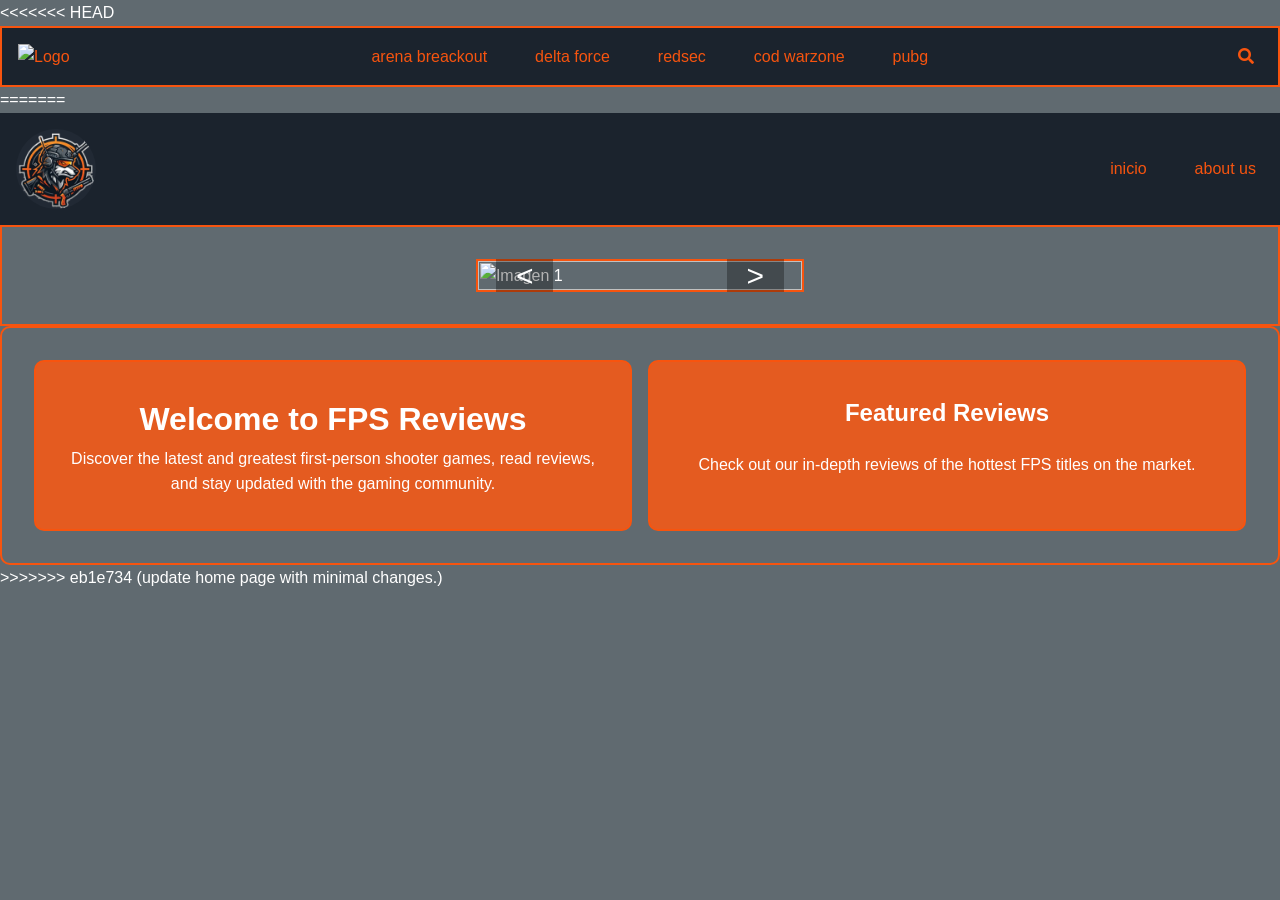
==== page/index.html @ ca1fb444 "Add files via upload v2" ====
<<<<<<< HEAD
<!DOCTYPE html>
<html lang="en">
<head>
    <meta charset="UTF-8">
    <meta name="viewport" content="width=device-width, initial-scale=1.0">
    <title>Document</title>
    <!-- FONT AWESOME-->
    <link rel="stylesheet" href="https://cdnjs.cloudflare.com/ajax/libs/font-awesome/5.15.3/css/all.min.css">
    <!-- CUSTOM CSS-->
    <link rel="stylesheet" href="styles.css">
</head>
<body>
    <div class="container">
        <nav class="nav-main">
            <img src="images/logo.png" alt="Logo" class="nav-brand">
            <ul class = "nav-menu">
                <li>
                    <a href="#">arena breackout</a>
                </li>
                <li>
                    <a href="#">delta force</a>
                </li>
                <li>
                    <a href="#">redsec</a>
                </li>
                <li>
                    <a href="#">cod warzone</a>
                </li>
                <li>
                    <a href="#">pubg</a>
                </li>
            </ul>
            <ul class="nav-menu-right">
                <li>
                    <a href="#">
                        <i class="fas fa-search"></i>
                    </a>
                </li>
        </nav>
    </div>
</body>
</html>
=======
<!DOCTYPE html>
<html lang="en">

<head>
    <meta charset="UTF-8">
    <meta name="viewport" content="width=device-width, initial-scale=1.0">
    <title>Document</title>
    <!-- FONT AWESOME-->
    <link rel="stylesheet" href="https://cdnjs.cloudflare.com/ajax/libs/font-awesome/5.15.3/css/all.min.css">
    <!-- CUSTOM CSS-->
    <link rel="stylesheet" href="styles.css">
</head>

<body>
    <header class="container">
        <nav class="nav-main">
            <img src="images\logo-non-letters.jpg" alt="Logo" class="logo">
            <ul class="nav-menu">
                <li>
                    <a href="#">inicio</a>
                </li>
                <li>
                    <a href="#">about us</a>
                </li>
            </ul>
        </nav>
    </header>
    <div class="container-slider">
        <section id="gallery">
            <div class="gallery-container">
                <figure class="gallery-item">
                    <img src="https://wallpapers.com/images/hd/fps-games-1920-x-1080-wallpaper-a3h285mpzfcin806.jpg"
                        alt="Imagen 1">
                    <!--             <figcaption>Descripción de la imagen 1</figcaption> -->
                </figure>
                <figure class="gallery-item">
                    <img src="https://wallpapers.com/images/hd/fps-3840-x-2160-wallpaper-e3ybws0xpc26e9em.jpg"
                        alt="Imagen 2">
                    <!--             <figcaption>Descripción de la imagen 2</figcaption> -->
                </figure>
                <figure class="gallery-item">
                    <img src="https://imagenes.hobbyconsolas.com/files/image_1920_1080/uploads/imagenes/2023/04/25/690d54f23b597.jpeg"
                        alt="Imagen 3">
                    <!--             <figcaption>Descripción de la imagen 3</figcaption> -->
                </figure>
            </div>
            <nav class="gallery-navigation">
                <button class="nav-button prev-button"><span>&#60;</span></button>
                <button class="nav-button next-button"><span>&#62;</span></button>
            </nav>
        </section>
    </div>

    <div class="container-content">
        <div class="content">
            <h1>Welcome to FPS Reviews</h1>
            <p>Discover the latest and greatest first-person shooter games, read reviews, and stay updated with the
                gaming community.</p>
        </div>
        <div class="content">
            <h2>Featured Reviews</h2>
            <p>Check out our in-depth reviews of the hottest FPS titles on the market.</p>
        </div>
    </div>
</body>

</html>


<script>
    let currentIndex = 0;

    document.querySelector('.prev-button').addEventListener('click', () => {
        navigate(-1);
    });

    document.querySelector('.next-button').addEventListener('click', () => {
        navigate(1);
    });

    function navigate(direction) {
        const galleryContainer = document.querySelector('.gallery-container');
        const totalImages = document.querySelectorAll('.gallery-item').length;

        currentIndex = (currentIndex + direction + totalImages) % totalImages;
        const offset = -currentIndex * 100;

        galleryContainer.style.transform = `translateX(${offset}%)`;
    }
</script>
>>>>>>> eb1e734 (update home page with minimal changes.)
---- page/styles.css ----
* {
    box-sizing: border-box;
    margin: 0;
    padding: 0;
}

body {
    font-family: Arial, sans-serif;
    line-height: 1.6;
    background: #000000;
    color: #ffffff;
}

a {
    color: #ffffff;
    text-decoration: none;
}

:root {
    --e45b20: #e45b20;
    --f48b2c: #f48b2c;
    --1b232d: #1b232d;
    --f7540f: #f7540f;
    --994a2b: #994a2b;
    --eaad5a: #eaad5a;
    --606a70: #606a70;
    --de8a4f: #de8a4f;
    --331308: #331308;
}

* {
    box-sizing: border-box;
    margin: 0;
    padding: 0;
}

body {
    font-family: Arial, sans-serif;
    line-height: 1.6;
    background: #606a70;
    color: #ffffff;
}

.container {
    max-width: auto;
    margin: 0 auto;
}

.container-content {
    display: grid;
    grid-template-columns: 1fr 1fr;
    grid-template-rows: 1fr;
    gap: 1rem;
    border-radius: 10px;
    margin: 0 auto;
    padding: 2rem;
}

.container-slider {
    display: flex;
    place-items: center;
    place-content: center;
    gap: 1rem;
    margin: 0 auto;
    padding: 2rem;
}

a {
    color: #f7540f;
    text-decoration: none;
    padding: 0.5rem;
}

.logo {
    border-radius: 50%;
    font-size: 0.5rem;
    color: #f7540f;
    width: 80px;
}

.nav-main {
    color: #f7540f;
    display: flex;
    justify-content: space-between;
    align-items: center;
    padding: 1rem;
    background-color: #1b232d;
}

.nav-menu {
    list-style: none;
    display: flex;
    gap: 2rem;
}

.nav-menu-right {
    list-style: none;
}

.content {
    display: grid;
    text-align: center;
    padding: 2rem;
    border-radius: 10px;
    background-color: #e45b20;
}

div {
    border-color: #f7540f;
    border-width: 2px;
    border-style: solid;
}

/* Estilo básico para la galería */
figure {
    margin: 0;
}

#gallery {
    max-width: 800px;
    margin: auto;
    overflow: hidden;
    position: relative;
}

.gallery-container {
    display: flex;
    gap: 2rem;
    transition: transform 0.5s ease-in-out;
}

.gallery-item {
    min-width: 100%;
    box-sizing: border-box;
}

.gallery-item img {
    width: 100%;
    display: block;
}

/* Navegación de la galería */
.gallery-navigation {
    display: flex;
    justify-content: space-between;
    width: calc(100% - 40px);
    margin: 0 20px;
    position: absolute;
    top: 50%;
    transform: translateY(-50%)
}

.nav-button {
    background-color: rgba(0, 0, 0, .3);
    color: white;
    border: none;
    padding: 10px 20px;
    cursor: pointer;
    border-radius: 5px;
}

.nav-button>span {
    font-size: 30px;
}

.nav-button:hover {
    background-color: #005f5f;
}
---- page/styles.css ----
* {
    box-sizing: border-box;
    margin: 0;
    padding: 0;
}

body {
    font-family: Arial, sans-serif;
    line-height: 1.6;
    background: #000000;
    color: #ffffff;
}

a {
    color: #ffffff;
    text-decoration: none;
}

:root {
    --e45b20: #e45b20;
    --f48b2c: #f48b2c;
    --1b232d: #1b232d;
    --f7540f: #f7540f;
    --994a2b: #994a2b;
    --eaad5a: #eaad5a;
    --606a70: #606a70;
    --de8a4f: #de8a4f;
    --331308: #331308;
}

* {
    box-sizing: border-box;
    margin: 0;
    padding: 0;
}

body {
    font-family: Arial, sans-serif;
    line-height: 1.6;
    background: #606a70;
    color: #ffffff;
}

.container {
    max-width: auto;
    margin: 0 auto;
}

.container-content {
    display: grid;
    grid-template-columns: 1fr 1fr;
    grid-template-rows: 1fr;
    gap: 1rem;
    border-radius: 10px;
    margin: 0 auto;
    padding: 2rem;
}

.container-slider {
    display: flex;
    place-items: center;
    place-content: center;
    gap: 1rem;
    margin: 0 auto;
    padding: 2rem;
}

a {
    color: #f7540f;
    text-decoration: none;
    padding: 0.5rem;
}

.logo {
    border-radius: 50%;
    font-size: 0.5rem;
    color: #f7540f;
    width: 80px;
}

.nav-main {
    color: #f7540f;
    display: flex;
    justify-content: space-between;
    align-items: center;
    padding: 1rem;
    background-color: #1b232d;
}

.nav-menu {
    list-style: none;
    display: flex;
    gap: 2rem;
}

.nav-menu-right {
    list-style: none;
}

.content {
    display: grid;
    text-align: center;
    padding: 2rem;
    border-radius: 10px;
    background-color: #e45b20;
}

div {
    border-color: #f7540f;
    border-width: 2px;
    border-style: solid;
}

/* Estilo básico para la galería */
figure {
    margin: 0;
}

#gallery {
    max-width: 800px;
    margin: auto;
    overflow: hidden;
    position: relative;
}

.gallery-container {
    display: flex;
    gap: 2rem;
    transition: transform 0.5s ease-in-out;
}

.gallery-item {
    min-width: 100%;
    box-sizing: border-box;
}

.gallery-item img {
    width: 100%;
    display: block;
}

/* Navegación de la galería */
.gallery-navigation {
    display: flex;
    justify-content: space-between;
    width: calc(100% - 40px);
    margin: 0 20px;
    position: absolute;
    top: 50%;
    transform: translateY(-50%)
}

.nav-button {
    background-color: rgba(0, 0, 0, .3);
    color: white;
    border: none;
    padding: 10px 20px;
    cursor: pointer;
    border-radius: 5px;
}

.nav-button>span {
    font-size: 30px;
}

.nav-button:hover {
    background-color: #005f5f;
}
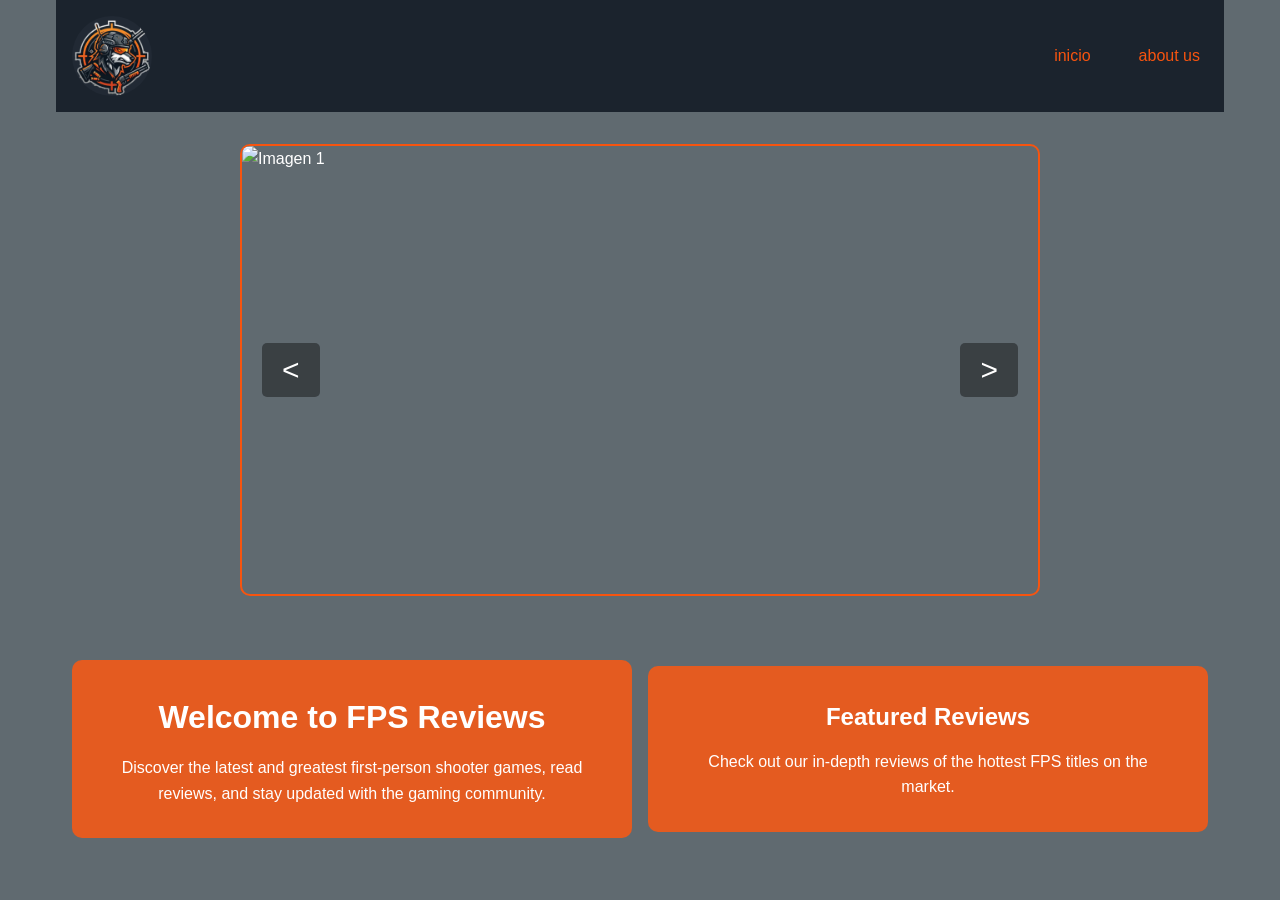
==== commit 0c8b5a65: "Fix image path and update CSS variables for consistency" ====
--- a/page/index.html
+++ b/page/index.html
@@ -1,47 +1,3 @@
-<<<<<<< HEAD
-<!DOCTYPE html>
-<html lang="en">
-<head>
-    <meta charset="UTF-8">
-    <meta name="viewport" content="width=device-width, initial-scale=1.0">
-    <title>Document</title>
-    <!-- FONT AWESOME-->
-    <link rel="stylesheet" href="https://cdnjs.cloudflare.com/ajax/libs/font-awesome/5.15.3/css/all.min.css">
-    <!-- CUSTOM CSS-->
-    <link rel="stylesheet" href="styles.css">
-</head>
-<body>
-    <div class="container">
-        <nav class="nav-main">
-            <img src="images/logo.png" alt="Logo" class="nav-brand">
-            <ul class = "nav-menu">
-                <li>
-                    <a href="#">arena breackout</a>
-                </li>
-                <li>
-                    <a href="#">delta force</a>
-                </li>
-                <li>
-                    <a href="#">redsec</a>
-                </li>
-                <li>
-                    <a href="#">cod warzone</a>
-                </li>
-                <li>
-                    <a href="#">pubg</a>
-                </li>
-            </ul>
-            <ul class="nav-menu-right">
-                <li>
-                    <a href="#">
-                        <i class="fas fa-search"></i>
-                    </a>
-                </li>
-        </nav>
-    </div>
-</body>
-</html>
-=======
 <!DOCTYPE html>
 <html lang="en">
 
@@ -58,7 +14,7 @@
 <body>
     <header class="container">
         <nav class="nav-main">
-            <img src="images\logo-non-letters.jpg" alt="Logo" class="logo">
+            <img src="images/logo-non-letters.jpg" alt="Logo" class="logo">
             <ul class="nav-menu">
                 <li>
                     <a href="#">inicio</a>
@@ -131,5 +87,4 @@
 
         galleryContainer.style.transform = `translateX(${offset}%)`;
     }
-</script>
->>>>>>> eb1e734 (update home page with minimal changes.)
+</script>
--- a/page/styles.css
+++ b/page/styles.css
@@ -1,22 +1,3 @@
-
-* {
-    box-sizing: border-box;
-    margin: 0;
-    padding: 0;
-}
-
-body {
-    font-family: Arial, sans-serif;
-    line-height: 1.6;
-    background: #000000;
-    color: #ffffff;
-}
-
-a {
-    color: #ffffff;
-    text-decoration: none;
-}
-
 :root {
     --e45b20: #e45b20;
     --f48b2c: #f48b2c;
@@ -38,13 +19,20 @@
 body {
     font-family: Arial, sans-serif;
     line-height: 1.6;
-    background: #606a70;
+    background: var(--606a70);
     color: #ffffff;
 }
 
+a {
+    color: var(--f7540f);
+    text-decoration: none;
+    padding: 0.5rem;
+}
+
 .container {
-    max-width: auto;
+    max-width: 1200px;
     margin: 0 auto;
+    padding: 0 1rem;
 }
 
 .container-content {
@@ -52,7 +40,10 @@
     grid-template-columns: 1fr 1fr;
     grid-template-rows: 1fr;
     gap: 1rem;
+    place-items: center;
+    place-content: center;
     border-radius: 10px;
+    max-width: 1200px;
     margin: 0 auto;
     padding: 2rem;
 }
@@ -62,40 +53,35 @@
     place-items: center;
     place-content: center;
     gap: 1rem;
+    max-width: 1200px;
     margin: 0 auto;
-    padding: 2rem;
-}
-
-a {
-    color: #f7540f;
-    text-decoration: none;
-    padding: 0.5rem;
+    padding: 2rem 1rem;
 }
 
 .logo {
     border-radius: 50%;
-    font-size: 0.5rem;
-    color: #f7540f;
+    color: var(--f7540f);
     width: 80px;
+    height: 80px;
+    object-fit: cover;
 }
 
 .nav-main {
-    color: #f7540f;
+    color: var(--eaad5a);
     display: flex;
     justify-content: space-between;
     align-items: center;
+    flex-wrap: wrap;
+    gap: 1rem;
     padding: 1rem;
-    background-color: #1b232d;
+    background-color: var(--1b232d);
 }
 
 .nav-menu {
     list-style: none;
     display: flex;
+    flex-wrap: wrap;
     gap: 2rem;
-}
-
-.nav-menu-right {
-    list-style: none;
 }
 
 .content {
@@ -103,13 +89,8 @@
     text-align: center;
     padding: 2rem;
     border-radius: 10px;
-    background-color: #e45b20;
-}
-
-div {
-    border-color: #f7540f;
-    border-width: 2px;
-    border-style: solid;
+    background-color: var(--e45b20);
+    gap: 0.75rem;
 }
 
 /* Estilo básico para la galería */
@@ -119,14 +100,16 @@
 
 #gallery {
     max-width: 800px;
+    width: 100%;
     margin: auto;
     overflow: hidden;
     position: relative;
+    border-radius: 10px;
+    border: 2px solid var(--f7540f);
 }
 
 .gallery-container {
     display: flex;
-    gap: 2rem;
     transition: transform 0.5s ease-in-out;
 }
 
@@ -137,6 +120,8 @@
 
 .gallery-item img {
     width: 100%;
+    aspect-ratio: 16 / 9;
+    object-fit: cover;
     display: block;
 }
 
@@ -152,18 +137,97 @@
 }
 
 .nav-button {
-    background-color: rgba(0, 0, 0, .3);
-    color: white;
+    background-color: rgba(0, 0, 0, .4);
+    color: #ffffff;
     border: none;
     padding: 10px 20px;
     cursor: pointer;
     border-radius: 5px;
-}
-
-.nav-button>span {
+    transition: background-color 0.2s ease-in-out;
+}
+
+.nav-button:hover,
+.nav-button:focus-visible {
+    background-color: var(--994a2b);
+}
+
+.nav-button:focus-visible {
+    outline: 2px solid var(--eaad5a);
+    outline-offset: 2px;
+}
+
+.nav-button > span {
     font-size: 30px;
 }
 
-.nav-button:hover {
-    background-color: #005f5f;
+/* ==========================================================================
+   RESPONSIVE
+   ========================================================================== */
+
+/* Tablet */
+@media (max-width: 768px) {
+    .container-content {
+        grid-template-columns: 1fr;
+        padding: 1.5rem;
+    }
+
+    .nav-main {
+        justify-content: center;
+        text-align: center;
+    }
+
+    .nav-menu {
+        justify-content: center;
+        gap: 1rem;
+    }
+
+    .container-slider {
+        padding: 1.5rem 1rem;
+    }
+
+    .gallery-navigation {
+        width: calc(100% - 20px);
+        margin: 0 10px;
+    }
+
+    .nav-button {
+        padding: 8px 14px;
+    }
+
+    .nav-button > span {
+        font-size: 22px;
+    }
+}
+
+/* Móvil */
+@media (max-width: 480px) {
+    .logo {
+        width: 56px;
+        height: 56px;
+    }
+
+    .nav-menu {
+        gap: 0.75rem;
+        font-size: 0.9rem;
+    }
+
+    .content {
+        padding: 1.25rem;
+    }
+
+    .content h1 {
+        font-size: 1.4rem;
+    }
+
+    .content h2 {
+        font-size: 1.2rem;
+    }
+
+    .nav-button {
+        padding: 6px 10px;
+    }
+
+    .nav-button > span {
+        font-size: 18px;
+    }
 }
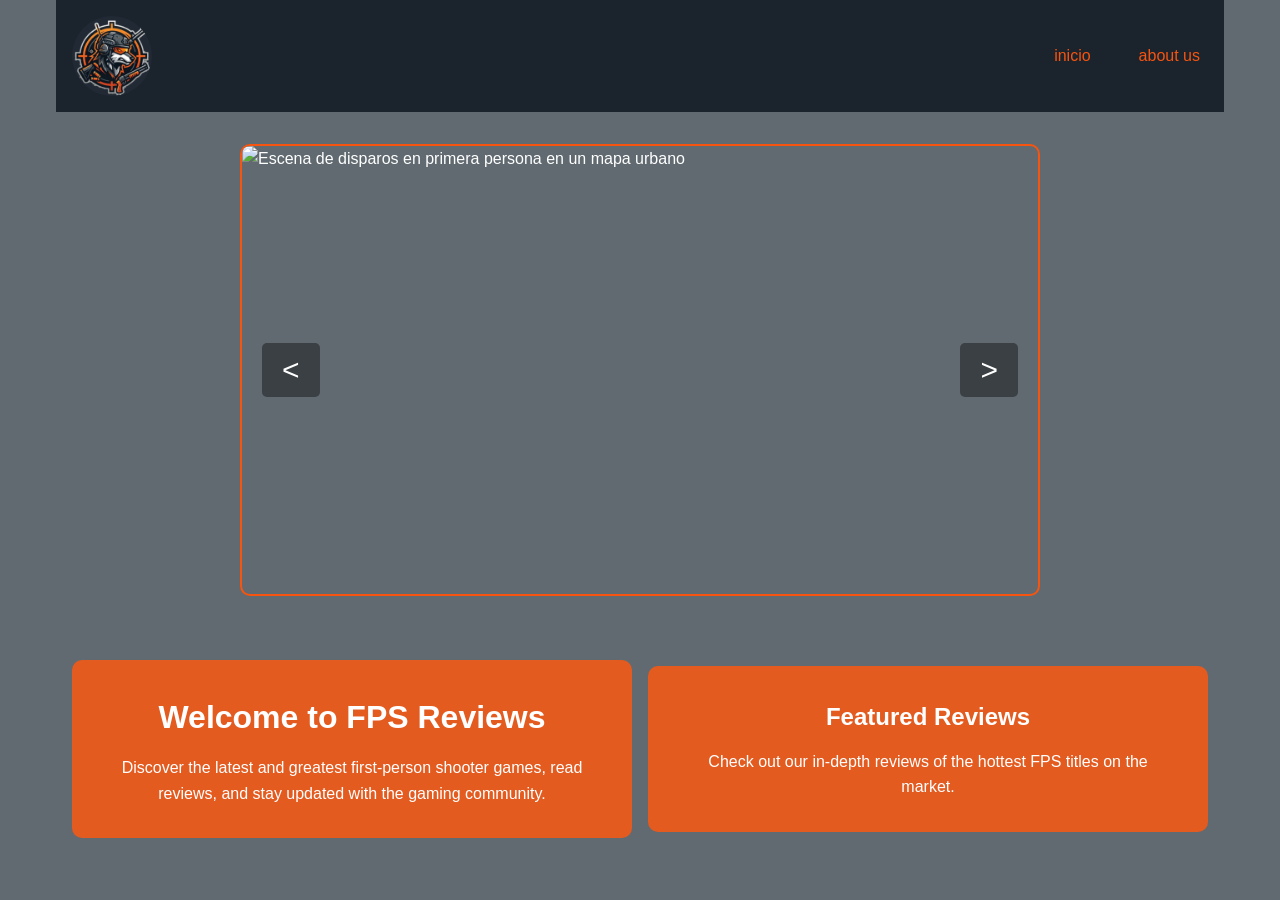
==== commit 3e7493f9: "Update image alt texts for accessibility and improve navigation button labels" ====
--- a/page/index.html
+++ b/page/index.html
@@ -14,7 +14,7 @@
 <body>
     <header class="container">
         <nav class="nav-main">
-            <img src="images/logo-non-letters.jpg" alt="Logo" class="logo">
+            <img src="images/logo-non-letters.jpg" alt="FPS Reviews logo" class="logo">
             <ul class="nav-menu">
                 <li>
                     <a href="#">inicio</a>
@@ -30,23 +30,20 @@
             <div class="gallery-container">
                 <figure class="gallery-item">
                     <img src="https://wallpapers.com/images/hd/fps-games-1920-x-1080-wallpaper-a3h285mpzfcin806.jpg"
-                        alt="Imagen 1">
-                    <!--             <figcaption>Descripción de la imagen 1</figcaption> -->
+                        alt="Escena de disparos en primera persona en un mapa urbano">
                 </figure>
                 <figure class="gallery-item">
                     <img src="https://wallpapers.com/images/hd/fps-3840-x-2160-wallpaper-e3ybws0xpc26e9em.jpg"
-                        alt="Imagen 2">
-                    <!--             <figcaption>Descripción de la imagen 2</figcaption> -->
+                        alt="Combate FPS con arma en primer plano">
                 </figure>
                 <figure class="gallery-item">
                     <img src="https://imagenes.hobbyconsolas.com/files/image_1920_1080/uploads/imagenes/2023/04/25/690d54f23b597.jpeg"
-                        alt="Imagen 3">
-                    <!--             <figcaption>Descripción de la imagen 3</figcaption> -->
+                        alt="Captura de un videojuego FPS reciente">
                 </figure>
             </div>
             <nav class="gallery-navigation">
-                <button class="nav-button prev-button"><span>&#60;</span></button>
-                <button class="nav-button next-button"><span>&#62;</span></button>
+                <button class="nav-button prev-button" aria-label="Imagen anterior"><span>&#60;</span></button>
+                <button class="nav-button next-button" aria-label="Imagen siguiente"><span>&#62;</span></button>
             </nav>
         </section>
     </div>
--- a/page/styles.css
+++ b/page/styles.css
@@ -156,12 +156,12 @@
     outline-offset: 2px;
 }
 
-.nav-button > span {
+.nav-button>span {
     font-size: 30px;
 }
 
 /* ==========================================================================
-   RESPONSIVE
+    RESPONSIVE
    ========================================================================== */
 
 /* Tablet */
@@ -194,7 +194,7 @@
         padding: 8px 14px;
     }
 
-    .nav-button > span {
+    .nav-button>span {
         font-size: 22px;
     }
 }
@@ -227,7 +227,7 @@
         padding: 6px 10px;
     }
 
-    .nav-button > span {
+    .nav-button>span {
         font-size: 18px;
     }
 }
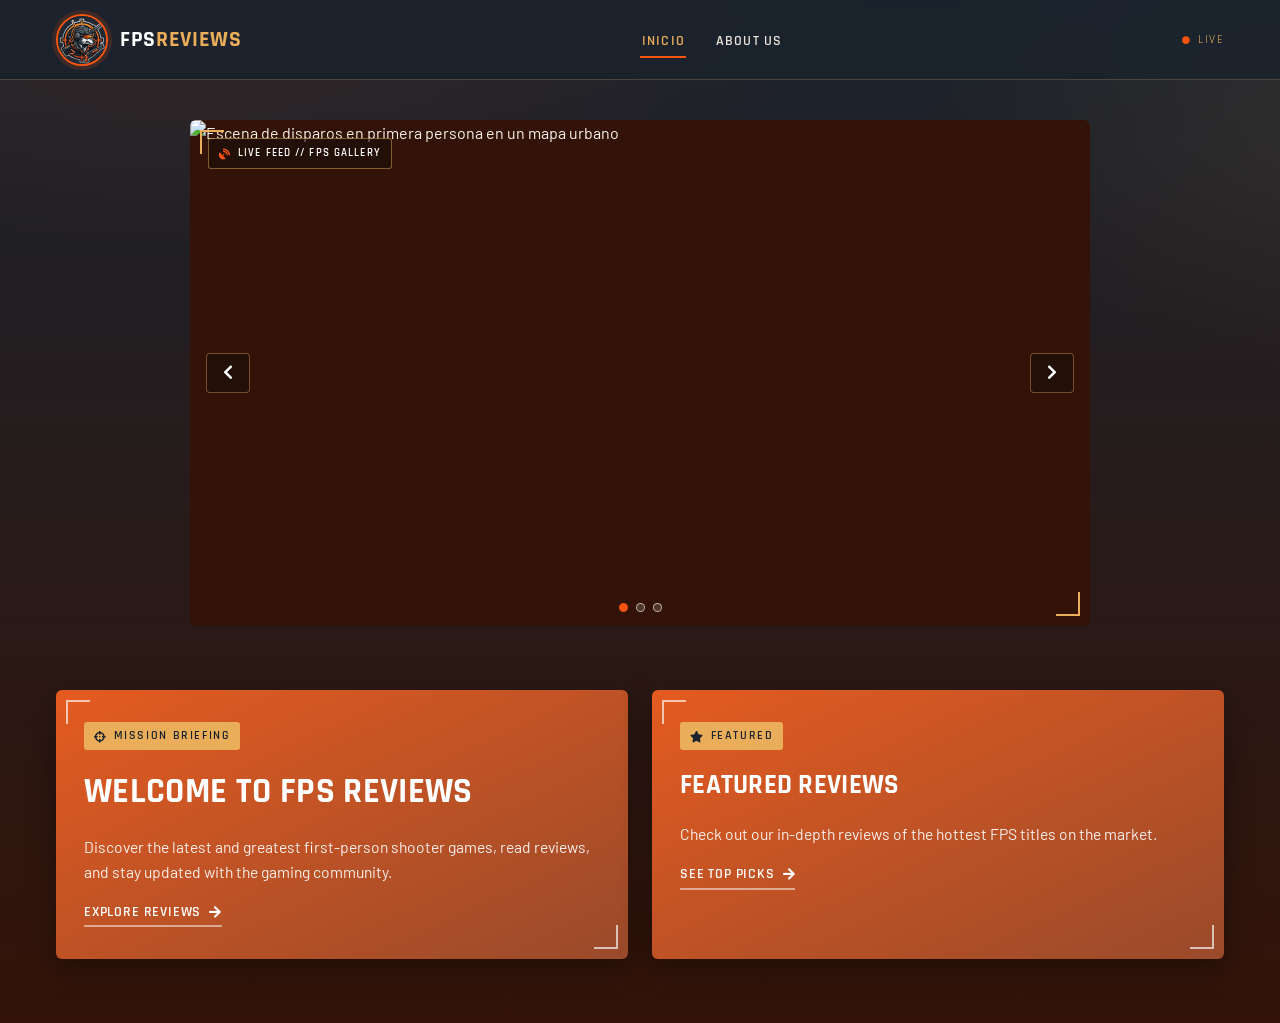
==== commit 672e45cb: "Enhance layout and functionality: add dynamic gallery dots, improve header structure, and update sty" ====
--- a/page/index.html
+++ b/page/index.html
@@ -7,26 +7,35 @@
     <title>Document</title>
     <!-- FONT AWESOME-->
     <link rel="stylesheet" href="https://cdnjs.cloudflare.com/ajax/libs/font-awesome/5.15.3/css/all.min.css">
+    <!-- GOOGLE FONTS: Rajdhani (display/técnica) + Barlow (texto) -->
+    <link rel="preconnect" href="https://fonts.googleapis.com">
+    <link rel="preconnect" href="https://fonts.gstatic.com" crossorigin>
+    <link href="https://fonts.googleapis.com/css2?family=Rajdhani:wght@500;600;700&family=Barlow:wght@400;500;600&display=swap" rel="stylesheet">
     <!-- CUSTOM CSS-->
     <link rel="stylesheet" href="styles.css">
 </head>
 
 <body>
-    <header class="container">
-        <nav class="nav-main">
-            <img src="images/logo-non-letters.jpg" alt="FPS Reviews logo" class="logo">
+    <header class="site-header">
+        <nav class="nav-main container">
+            <div class="brand">
+                <img src="images/logo-non-letters.jpg" alt="FPS Reviews logo" class="logo">
+                <span class="brand-name">FPS<em>Reviews</em></span>
+            </div>
             <ul class="nav-menu">
                 <li>
-                    <a href="#">inicio</a>
+                    <a href="#" class="nav-link active">inicio</a>
                 </li>
                 <li>
-                    <a href="#">about us</a>
+                    <a href="#" class="nav-link">about us</a>
                 </li>
             </ul>
+            <span class="hud-status"><i class="fas fa-circle"></i> live</span>
         </nav>
     </header>
-    <div class="container-slider">
+    <div class="container-slider container">
         <section id="gallery">
+            <span class="hud-tag"><i class="fas fa-satellite-dish"></i> live feed // fps gallery</span>
             <div class="gallery-container">
                 <figure class="gallery-item">
                     <img src="https://wallpapers.com/images/hd/fps-games-1920-x-1080-wallpaper-a3h285mpzfcin806.jpg"
@@ -42,46 +51,29 @@
                 </figure>
             </div>
             <nav class="gallery-navigation">
-                <button class="nav-button prev-button" aria-label="Imagen anterior"><span>&#60;</span></button>
-                <button class="nav-button next-button" aria-label="Imagen siguiente"><span>&#62;</span></button>
+                <button class="nav-button prev-button" aria-label="Imagen anterior"><i class="fas fa-chevron-left"></i></button>
+                <button class="nav-button next-button" aria-label="Imagen siguiente"><i class="fas fa-chevron-right"></i></button>
             </nav>
+            <div class="gallery-dots" role="tablist" aria-label="Seleccionar imagen"></div>
         </section>
     </div>
 
-    <div class="container-content">
+    <div class="container-content container">
         <div class="content">
+            <span class="eyebrow"><i class="fas fa-crosshairs"></i> mission briefing</span>
             <h1>Welcome to FPS Reviews</h1>
             <p>Discover the latest and greatest first-person shooter games, read reviews, and stay updated with the
                 gaming community.</p>
+            <a href="#" class="cta">Explore reviews <i class="fas fa-arrow-right"></i></a>
         </div>
         <div class="content">
+            <span class="eyebrow"><i class="fas fa-star"></i> featured</span>
             <h2>Featured Reviews</h2>
             <p>Check out our in-depth reviews of the hottest FPS titles on the market.</p>
+            <a href="#" class="cta">See top picks <i class="fas fa-arrow-right"></i></a>
         </div>
     </div>
+    <script src="main.js"></script>
 </body>
 
-</html>
-
-
-<script>
-    let currentIndex = 0;
-
-    document.querySelector('.prev-button').addEventListener('click', () => {
-        navigate(-1);
-    });
-
-    document.querySelector('.next-button').addEventListener('click', () => {
-        navigate(1);
-    });
-
-    function navigate(direction) {
-        const galleryContainer = document.querySelector('.gallery-container');
-        const totalImages = document.querySelectorAll('.gallery-item').length;
-
-        currentIndex = (currentIndex + direction + totalImages) % totalImages;
-        const offset = -currentIndex * 100;
-
-        galleryContainer.style.transform = `translateX(${offset}%)`;
-    }
-</script>+</html>
--- a/page/styles.css
+++ b/page/styles.css
@@ -8,6 +8,9 @@
     --606a70: #606a70;
     --de8a4f: #de8a4f;
     --331308: #331308;
+
+    --font-display: 'Rajdhani', 'Arial Narrow', sans-serif;
+    --font-body: 'Barlow', Arial, sans-serif;
 }
 
 * {
@@ -16,17 +19,24 @@
     padding: 0;
 }
 
+html {
+    scroll-behavior: smooth;
+}
+
 body {
-    font-family: Arial, sans-serif;
+    font-family: var(--font-body);
     line-height: 1.6;
-    background: var(--606a70);
-    color: #ffffff;
+    color: #f2ede7;
+    background:
+        radial-gradient(1200px 600px at 15% -10%, rgba(247, 84, 15, 0.14), transparent 60%),
+        radial-gradient(900px 500px at 110% 10%, rgba(234, 173, 90, 0.10), transparent 55%),
+        linear-gradient(180deg, var(--1b232d) 0%, var(--331308) 100%);
+    min-height: 100vh;
 }
 
 a {
     color: var(--f7540f);
     text-decoration: none;
-    padding: 0.5rem;
 }
 
 .container {
@@ -35,77 +45,187 @@
     padding: 0 1rem;
 }
 
-.container-content {
-    display: grid;
-    grid-template-columns: 1fr 1fr;
-    grid-template-rows: 1fr;
-    gap: 1rem;
-    place-items: center;
-    place-content: center;
-    border-radius: 10px;
-    max-width: 1200px;
-    margin: 0 auto;
-    padding: 2rem;
-}
-
-.container-slider {
-    display: flex;
-    place-items: center;
-    place-content: center;
-    gap: 1rem;
-    max-width: 1200px;
-    margin: 0 auto;
-    padding: 2rem 1rem;
-}
-
-.logo {
-    border-radius: 50%;
-    color: var(--f7540f);
-    width: 80px;
-    height: 80px;
-    object-fit: cover;
+/* ==========================================================================
+   HEADER / NAV
+   ========================================================================== */
+
+.site-header {
+    position: sticky;
+    top: 0;
+    z-index: 20;
+    background-color: rgba(27, 35, 45, 0.85);
+    backdrop-filter: blur(8px);
+    -webkit-backdrop-filter: blur(8px);
+    border-bottom: 1px solid rgba(234, 173, 90, 0.25);
 }
 
 .nav-main {
-    color: var(--eaad5a);
     display: flex;
     justify-content: space-between;
     align-items: center;
     flex-wrap: wrap;
     gap: 1rem;
-    padding: 1rem;
-    background-color: var(--1b232d);
+    padding: 0.85rem 1rem;
+}
+
+.brand {
+    display: flex;
+    align-items: center;
+    gap: 0.75rem;
+}
+
+.logo {
+    border-radius: 50%;
+    width: 52px;
+    height: 52px;
+    object-fit: cover;
+    border: 2px solid var(--f7540f);
+    box-shadow: 0 0 0 4px rgba(247, 84, 15, 0.15);
+}
+
+.brand-name {
+    font-family: var(--font-display);
+    font-weight: 700;
+    font-size: 1.4rem;
+    letter-spacing: 0.03em;
+    color: #ffffff;
+    text-transform: uppercase;
+}
+
+.brand-name em {
+    font-style: normal;
+    color: var(--eaad5a);
 }
 
 .nav-menu {
     list-style: none;
     display: flex;
     flex-wrap: wrap;
-    gap: 2rem;
-}
-
-.content {
-    display: grid;
-    text-align: center;
-    padding: 2rem;
-    border-radius: 10px;
-    background-color: var(--e45b20);
-    gap: 0.75rem;
-}
-
-/* Estilo básico para la galería */
-figure {
-    margin: 0;
+    gap: 1.75rem;
+}
+
+.nav-link {
+    position: relative;
+    font-family: var(--font-display);
+    font-weight: 600;
+    text-transform: uppercase;
+    font-size: 0.9rem;
+    letter-spacing: 0.08em;
+    color: #e8e2da;
+    padding: 0.35rem 0.1rem;
+    transition: color 0.2s ease-in-out;
+}
+
+.nav-link::after {
+    content: "";
+    position: absolute;
+    left: 0;
+    bottom: -2px;
+    height: 2px;
+    width: 0;
+    background-color: var(--f7540f);
+    transition: width 0.25s ease-in-out;
+}
+
+.nav-link:hover,
+.nav-link:focus-visible,
+.nav-link.active {
+    color: var(--eaad5a);
+}
+
+.nav-link:hover::after,
+.nav-link:focus-visible::after,
+.nav-link.active::after {
+    width: 100%;
+}
+
+.hud-status {
+    display: flex;
+    align-items: center;
+    gap: 0.4rem;
+    font-family: var(--font-display);
+    font-size: 0.75rem;
+    letter-spacing: 0.12em;
+    text-transform: uppercase;
+    color: var(--eaad5a);
+}
+
+.hud-status i {
+    font-size: 0.5rem;
+    color: var(--f7540f);
+    animation: pulse 1.8s ease-in-out infinite;
+}
+
+/* ==========================================================================
+   GALLERY / HERO
+   ========================================================================== */
+
+.container-slider {
+    padding: 2.5rem 1rem 1.5rem;
 }
 
 #gallery {
-    max-width: 800px;
+    max-width: 900px;
     width: 100%;
     margin: auto;
     overflow: hidden;
     position: relative;
-    border-radius: 10px;
-    border: 2px solid var(--f7540f);
+    border-radius: 6px;
+    background-color: var(--331308);
+}
+
+#gallery::before,
+#gallery::after,
+.content::before,
+.content::after {
+    content: "";
+    position: absolute;
+    width: 22px;
+    height: 22px;
+    border-color: var(--eaad5a);
+    border-style: solid;
+    z-index: 5;
+    pointer-events: none;
+}
+
+#gallery::before {
+    top: 10px;
+    left: 10px;
+    border-width: 2px 0 0 2px;
+}
+
+#gallery::after {
+    bottom: 10px;
+    right: 10px;
+    border-width: 0 2px 2px 0;
+}
+
+.hud-tag {
+    position: absolute;
+    top: 18px;
+    left: 18px;
+    z-index: 6;
+    display: inline-flex;
+    align-items: center;
+    gap: 0.4rem;
+    font-family: var(--font-display);
+    font-weight: 600;
+    font-size: 0.7rem;
+    letter-spacing: 0.1em;
+    text-transform: uppercase;
+    color: #fff;
+    background-color: rgba(20, 14, 10, 0.55);
+    border: 1px solid rgba(234, 173, 90, 0.5);
+    padding: 0.35rem 0.65rem;
+    border-radius: 3px;
+}
+
+.hud-tag i {
+    color: var(--f7540f);
+}
+
+figure {
+    margin: 0;
 }
 
 .gallery-container {
@@ -123,32 +243,36 @@
     aspect-ratio: 16 / 9;
     object-fit: cover;
     display: block;
-}
-
-/* Navegación de la galería */
+    filter: saturate(1.05) contrast(1.05);
+}
+
 .gallery-navigation {
     display: flex;
     justify-content: space-between;
-    width: calc(100% - 40px);
-    margin: 0 20px;
+    width: calc(100% - 32px);
+    margin: 0 16px;
     position: absolute;
     top: 50%;
-    transform: translateY(-50%)
+    transform: translateY(-50%);
+    z-index: 6;
 }
 
 .nav-button {
-    background-color: rgba(0, 0, 0, .4);
+    background-color: rgba(20, 14, 10, 0.55);
     color: #ffffff;
-    border: none;
-    padding: 10px 20px;
+    border: 1px solid rgba(234, 173, 90, 0.4);
+    padding: 10px 16px;
     cursor: pointer;
-    border-radius: 5px;
-    transition: background-color 0.2s ease-in-out;
+    border-radius: 4px;
+    transition: background-color 0.2s ease-in-out, border-color 0.2s ease-in-out, transform 0.15s ease-in-out;
+    font-size: 1rem;
 }
 
 .nav-button:hover,
 .nav-button:focus-visible {
     background-color: var(--994a2b);
+    border-color: var(--f7540f);
+    transform: translateY(-1px);
 }
 
 .nav-button:focus-visible {
@@ -156,33 +280,182 @@
     outline-offset: 2px;
 }
 
-.nav-button>span {
-    font-size: 30px;
+.gallery-dots {
+    position: absolute;
+    bottom: 14px;
+    left: 0;
+    right: 0;
+    z-index: 6;
+    display: flex;
+    justify-content: center;
+    gap: 0.5rem;
+}
+
+.dot {
+    width: 9px;
+    height: 9px;
+    border-radius: 50%;
+    border: 1px solid rgba(255, 255, 255, 0.6);
+    background-color: rgba(255, 255, 255, 0.15);
+    cursor: pointer;
+    padding: 0;
+    transition: background-color 0.2s ease-in-out, transform 0.2s ease-in-out;
+}
+
+.dot:hover,
+.dot:focus-visible {
+    transform: scale(1.2);
+}
+
+.dot.active {
+    background-color: var(--f7540f);
+    border-color: var(--f7540f);
 }
 
 /* ==========================================================================
-    RESPONSIVE
+   CONTENT / BRIEFING CARDS
+   ========================================================================== */
+
+.container-content {
+    display: grid;
+    grid-template-columns: 1fr 1fr;
+    gap: 1.5rem;
+    padding: 2.5rem 1rem 4rem;
+}
+
+.content {
+    position: relative;
+    text-align: left;
+    padding: 2rem 1.75rem;
+    border-radius: 6px;
+    background: linear-gradient(155deg, var(--e45b20) 0%, var(--994a2b) 100%);
+    box-shadow: 0 10px 30px rgba(0, 0, 0, 0.35);
+    display: flex;
+    flex-direction: column;
+    gap: 0.85rem;
+    transition: transform 0.25s ease-in-out, box-shadow 0.25s ease-in-out;
+}
+
+.content::before {
+    top: 10px;
+    left: 10px;
+    border-width: 2px 0 0 2px;
+    border-color: rgba(255, 255, 255, 0.65);
+}
+
+.content::after {
+    bottom: 10px;
+    right: 10px;
+    border-width: 0 2px 2px 0;
+    border-color: rgba(255, 255, 255, 0.65);
+}
+
+.content:hover {
+    transform: translateY(-4px);
+    box-shadow: 0 16px 36px rgba(0, 0, 0, 0.45);
+}
+
+.eyebrow {
+    display: inline-flex;
+    align-items: center;
+    gap: 0.4rem;
+    width: fit-content;
+    font-family: var(--font-display);
+    font-weight: 600;
+    font-size: 0.72rem;
+    letter-spacing: 0.14em;
+    text-transform: uppercase;
+    color: var(--1b232d);
+    background-color: var(--eaad5a);
+    padding: 0.3rem 0.6rem;
+    border-radius: 3px;
+}
+
+.content h1,
+.content h2 {
+    font-family: var(--font-display);
+    font-weight: 700;
+    text-transform: uppercase;
+    letter-spacing: 0.01em;
+    color: #ffffff;
+}
+
+.content h1 {
+    font-size: clamp(1.6rem, 3vw, 2.2rem);
+}
+
+.content h2 {
+    font-size: clamp(1.3rem, 2.4vw, 1.7rem);
+}
+
+.content p {
+    color: rgba(255, 255, 255, 0.9);
+    font-size: 0.98rem;
+}
+
+.cta {
+    display: inline-flex;
+    align-items: center;
+    gap: 0.5rem;
+    width: fit-content;
+    margin-top: 0.25rem;
+    font-family: var(--font-display);
+    font-weight: 600;
+    text-transform: uppercase;
+    font-size: 0.85rem;
+    letter-spacing: 0.06em;
+    color: #ffffff;
+    border-bottom: 2px solid rgba(255, 255, 255, 0.5);
+    padding-bottom: 2px;
+    transition: border-color 0.2s ease-in-out, gap 0.2s ease-in-out, color 0.2s ease-in-out;
+}
+
+.cta i {
+    transition: transform 0.2s ease-in-out;
+}
+
+.cta:hover,
+.cta:focus-visible {
+    border-color: #ffffff;
+    color: var(--eaad5a);
+}
+
+.cta:hover i,
+.cta:focus-visible i {
+    transform: translateX(4px);
+}
+
+@keyframes pulse {
+    0%, 100% { opacity: 1; }
+    50% { opacity: 0.25; }
+}
+
+@media (prefers-reduced-motion: reduce) {
+    *, *::before, *::after {
+        animation-duration: 0.01ms !important;
+        transition-duration: 0.01ms !important;
+    }
+}
+
+/* ==========================================================================
+   RESPONSIVE
    ========================================================================== */
 
 /* Tablet */
 @media (max-width: 768px) {
     .container-content {
         grid-template-columns: 1fr;
-        padding: 1.5rem;
-    }
-
-    .nav-main {
+        padding: 2rem 1rem 3rem;
+    }
+
+    .nav-menu {
+        gap: 1rem;
+    }
+
+    .hud-status {
+        order: 3;
+        width: 100%;
         justify-content: center;
-        text-align: center;
-    }
-
-    .nav-menu {
-        justify-content: center;
-        gap: 1rem;
-    }
-
-    .container-slider {
-        padding: 1.5rem 1rem;
     }
 
     .gallery-navigation {
@@ -191,43 +464,38 @@
     }
 
     .nav-button {
-        padding: 8px 14px;
-    }
-
-    .nav-button>span {
-        font-size: 22px;
+        padding: 8px 12px;
     }
 }
 
 /* Móvil */
 @media (max-width: 480px) {
     .logo {
-        width: 56px;
-        height: 56px;
+        width: 42px;
+        height: 42px;
+    }
+
+    .brand-name {
+        font-size: 1.15rem;
     }
 
     .nav-menu {
         gap: 0.75rem;
-        font-size: 0.9rem;
+        font-size: 0.85rem;
+    }
+
+    .hud-tag {
+        font-size: 0.62rem;
+        padding: 0.28rem 0.5rem;
+        top: 12px;
+        left: 12px;
     }
 
     .content {
-        padding: 1.25rem;
-    }
-
-    .content h1 {
-        font-size: 1.4rem;
-    }
-
-    .content h2 {
-        font-size: 1.2rem;
-    }
-
-    .nav-button {
-        padding: 6px 10px;
-    }
-
-    .nav-button>span {
-        font-size: 18px;
+        padding: 1.5rem 1.25rem;
+    }
+
+    .gallery-dots {
+        bottom: 10px;
     }
 }
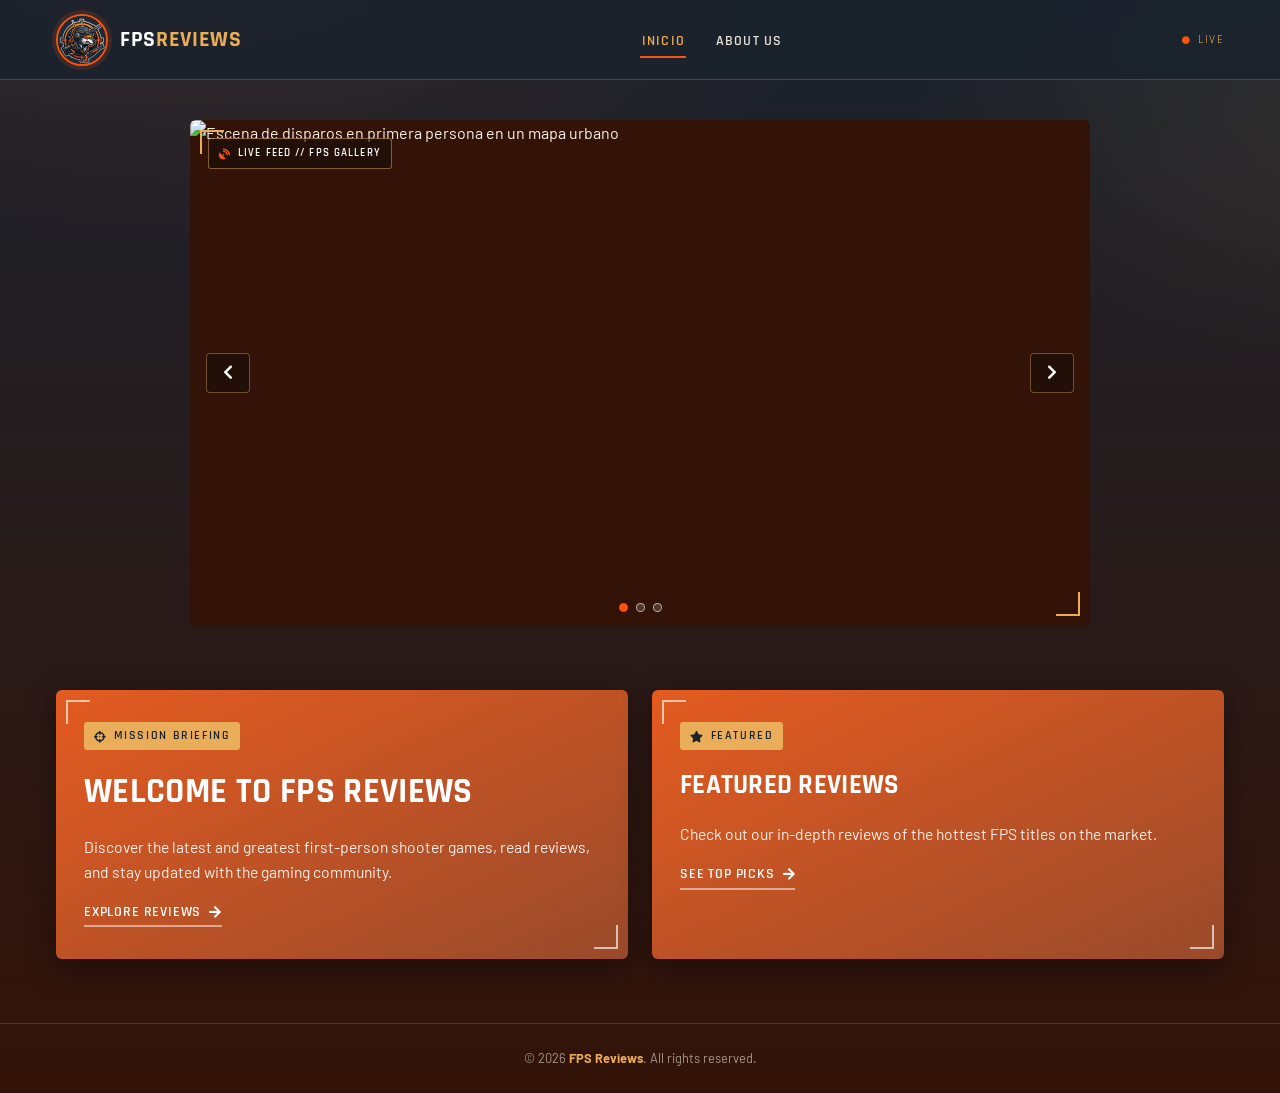
==== commit ecb0774c: "Add About Us page and footer, update navigation links" ====
--- a/page/index.html
+++ b/page/index.html
@@ -24,10 +24,10 @@
             </div>
             <ul class="nav-menu">
                 <li>
-                    <a href="#" class="nav-link active">inicio</a>
+                    <a href="index.html" class="nav-link active">inicio</a>
                 </li>
                 <li>
-                    <a href="#" class="nav-link">about us</a>
+                    <a href="about.html" class="nav-link">about us</a>
                 </li>
             </ul>
             <span class="hud-status"><i class="fas fa-circle"></i> live</span>
@@ -73,6 +73,11 @@
             <a href="#" class="cta">See top picks <i class="fas fa-arrow-right"></i></a>
         </div>
     </div>
+
+    <footer class="site-footer">
+        <p>&copy; 2026 <strong>FPS Reviews</strong>. All rights reserved.</p>
+    </footer>
+
     <script src="main.js"></script>
 </body>
 
--- a/page/styles.css
+++ b/page/styles.css
@@ -177,7 +177,9 @@
 #gallery::before,
 #gallery::after,
 .content::before,
-.content::after {
+.content::after,
+.profile-avatar::before,
+.profile-avatar::after {
     content: "";
     position: absolute;
     width: 22px;
@@ -350,6 +352,18 @@
     border-color: rgba(255, 255, 255, 0.65);
 }
 
+.profile-avatar::before {
+    top: -8px;
+    left: -8px;
+    border-width: 2px 0 0 2px;
+}
+
+.profile-avatar::after {
+    bottom: -8px;
+    right: -8px;
+    border-width: 0 2px 2px 0;
+}
+
 .content:hover {
     transform: translateY(-4px);
     box-shadow: 0 16px 36px rgba(0, 0, 0, 0.45);
@@ -438,6 +452,184 @@
 }
 
 /* ==========================================================================
+   PAGE HERO (about, y otras páginas internas)
+   ========================================================================== */
+
+.page-hero {
+    text-align: center;
+    padding: 3rem 1rem 2rem;
+}
+
+.page-hero .eyebrow {
+    margin: 0 auto 1rem;
+}
+
+.page-hero h1 {
+    font-family: var(--font-display);
+    font-weight: 700;
+    text-transform: uppercase;
+    font-size: clamp(2rem, 5vw, 3rem);
+    letter-spacing: 0.02em;
+    color: #ffffff;
+}
+
+.page-hero h1 span {
+    color: var(--eaad5a);
+}
+
+.page-hero p {
+    max-width: 620px;
+    margin: 0.85rem auto 0;
+    color: rgba(242, 237, 231, 0.8);
+}
+
+/* ==========================================================================
+   MISSION GRID
+   ========================================================================== */
+
+.mission-grid {
+    display: grid;
+    grid-template-columns: repeat(3, 1fr);
+    gap: 1.5rem;
+    padding: 1rem 1rem 3rem;
+}
+
+.mission-grid .content {
+    align-items: flex-start;
+}
+
+.mission-grid .content i.card-icon {
+    font-size: 1.4rem;
+    color: var(--eaad5a);
+}
+
+/* ==========================================================================
+   AUTHOR PROFILE
+   ========================================================================== */
+
+.profile-section {
+    padding: 1rem 1rem 4rem;
+}
+
+.profile-card {
+    display: flex;
+    align-items: center;
+    gap: 2.5rem;
+    background: linear-gradient(155deg, rgba(153, 74, 43, 0.5) 0%, rgba(27, 35, 45, 0.6) 100%);
+    border: 1px solid rgba(234, 173, 90, 0.25);
+    border-radius: 8px;
+    padding: 2.5rem;
+}
+
+.profile-avatar {
+    position: relative;
+    flex-shrink: 0;
+    width: 140px;
+    height: 140px;
+    border-radius: 50%;
+    display: flex;
+    align-items: center;
+    justify-content: center;
+    background: linear-gradient(155deg, var(--e45b20), var(--994a2b));
+    border: 3px solid var(--f7540f);
+    box-shadow: 0 0 0 6px rgba(247, 84, 15, 0.12);
+}
+
+.profile-avatar i {
+    font-size: 3rem;
+    color: #ffffff;
+}
+
+.profile-info h2 {
+    font-family: var(--font-display);
+    font-weight: 700;
+    text-transform: uppercase;
+    font-size: clamp(1.4rem, 3vw, 1.9rem);
+    color: #ffffff;
+}
+
+.profile-role {
+    display: block;
+    font-family: var(--font-display);
+    font-weight: 600;
+    letter-spacing: 0.1em;
+    text-transform: uppercase;
+    font-size: 0.8rem;
+    color: var(--eaad5a);
+    margin: 0.35rem 0 0.9rem;
+}
+
+.profile-info p {
+    color: rgba(242, 237, 231, 0.88);
+    margin-bottom: 1.25rem;
+}
+
+.profile-stats {
+    display: flex;
+    flex-wrap: wrap;
+    gap: 1.5rem;
+    margin-bottom: 1.25rem;
+}
+
+.profile-stats div {
+    display: flex;
+    flex-direction: column;
+}
+
+.stat-value {
+    font-family: var(--font-display);
+    font-weight: 700;
+    font-size: 1.3rem;
+    color: var(--f7540f);
+}
+
+.stat-label {
+    font-size: 0.72rem;
+    letter-spacing: 0.08em;
+    text-transform: uppercase;
+    color: rgba(242, 237, 231, 0.65);
+}
+
+.profile-social {
+    display: flex;
+    gap: 0.75rem;
+}
+
+.profile-social a {
+    display: flex;
+    align-items: center;
+    justify-content: center;
+    width: 38px;
+    height: 38px;
+    border-radius: 50%;
+    border: 1px solid rgba(234, 173, 90, 0.4);
+    color: #ffffff;
+    transition: background-color 0.2s ease-in-out, border-color 0.2s ease-in-out;
+}
+
+.profile-social a:hover,
+.profile-social a:focus-visible {
+    background-color: var(--994a2b);
+    border-color: var(--f7540f);
+}
+
+/* ==========================================================================
+   FOOTER
+   ========================================================================== */
+
+.site-footer {
+    border-top: 1px solid rgba(234, 173, 90, 0.2);
+    padding: 1.5rem 1rem;
+    text-align: center;
+    font-size: 0.8rem;
+    color: rgba(242, 237, 231, 0.6);
+}
+
+.site-footer strong {
+    color: var(--eaad5a);
+}
+
+/* ==========================================================================
    RESPONSIVE
    ========================================================================== */
 
@@ -466,6 +658,28 @@
     .nav-button {
         padding: 8px 12px;
     }
+
+    .mission-grid {
+        grid-template-columns: 1fr;
+    }
+
+    .profile-card {
+        flex-direction: column;
+        text-align: center;
+        gap: 1.5rem;
+    }
+
+    .profile-stats {
+        justify-content: center;
+    }
+
+    .profile-info div {
+        align-items: center;
+    }
+
+    .profile-social {
+        justify-content: center;
+    }
 }
 
 /* Móvil */
@@ -498,4 +712,17 @@
     .gallery-dots {
         bottom: 10px;
     }
+
+    .profile-card {
+        padding: 1.75rem 1.25rem;
+    }
+
+    .profile-avatar {
+        width: 110px;
+        height: 110px;
+    }
+
+    .profile-avatar i {
+        font-size: 2.4rem;
+    }
 }
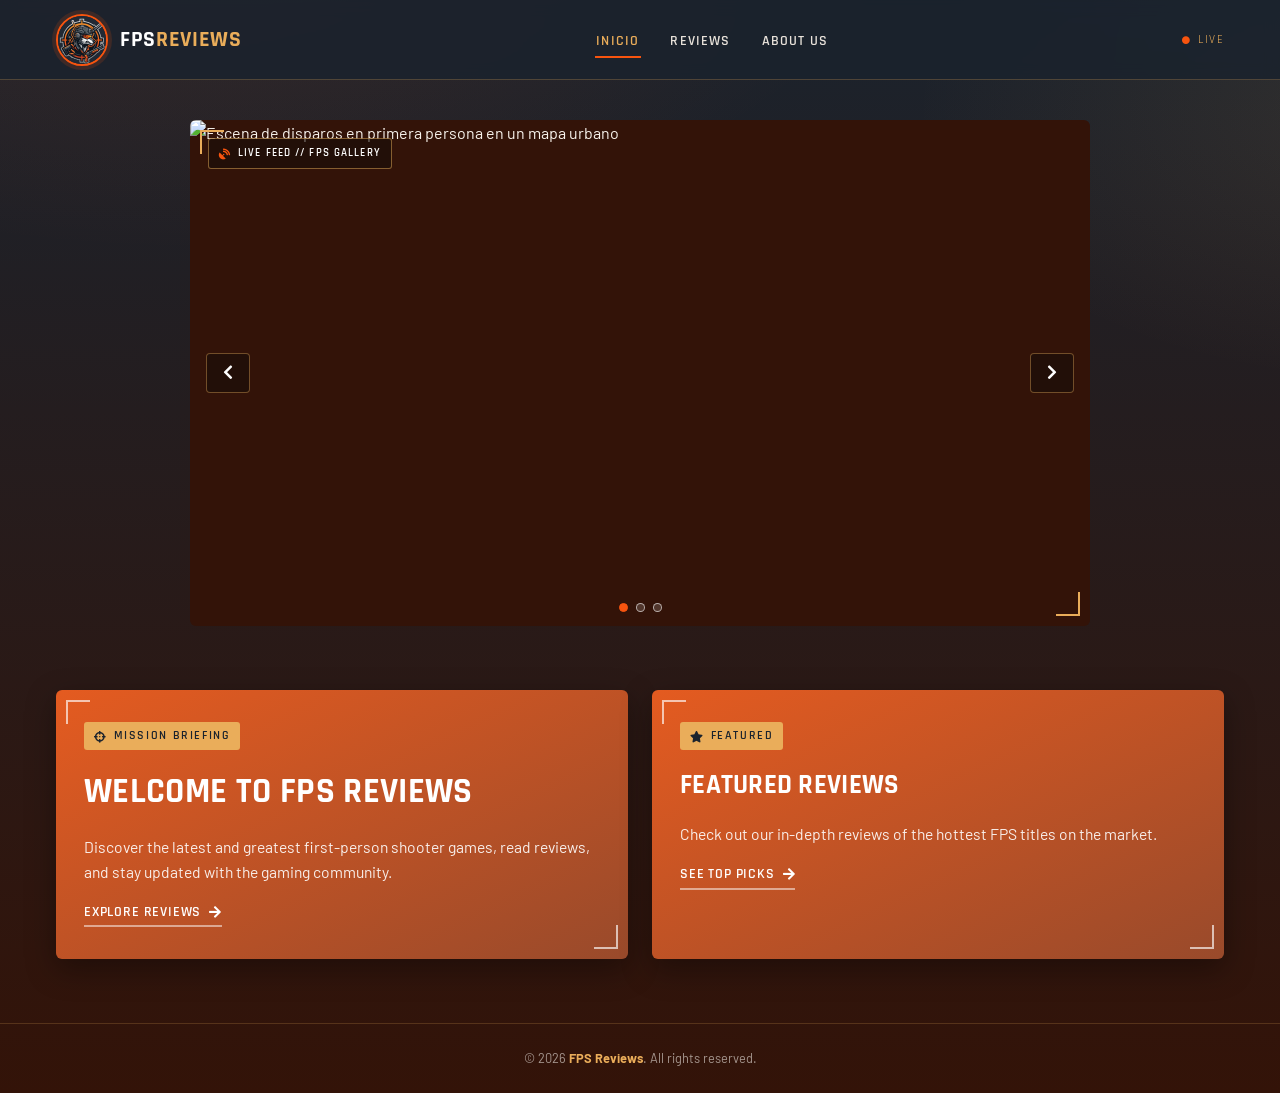
==== commit 01c3cbe2: "Add reviews page and update navigation links" ====
--- a/page/index.html
+++ b/page/index.html
@@ -22,15 +22,23 @@
                 <img src="images/logo-non-letters.jpg" alt="FPS Reviews logo" class="logo">
                 <span class="brand-name">FPS<em>Reviews</em></span>
             </div>
-            <ul class="nav-menu">
+            <ul class="nav-menu" id="nav-menu">
                 <li>
                     <a href="index.html" class="nav-link active">inicio</a>
+                </li>
+                <li>
+                    <a href="reviews.html" class="nav-link">reviews</a>
                 </li>
                 <li>
                     <a href="about.html" class="nav-link">about us</a>
                 </li>
             </ul>
             <span class="hud-status"><i class="fas fa-circle"></i> live</span>
+            <button class="nav-toggle" id="nav-toggle" aria-label="Abrir menú" aria-expanded="false" aria-controls="nav-menu">
+                <span></span>
+                <span></span>
+                <span></span>
+            </button>
         </nav>
     </header>
     <div class="container-slider container">
@@ -64,13 +72,13 @@
             <h1>Welcome to FPS Reviews</h1>
             <p>Discover the latest and greatest first-person shooter games, read reviews, and stay updated with the
                 gaming community.</p>
-            <a href="#" class="cta">Explore reviews <i class="fas fa-arrow-right"></i></a>
+            <a href="reviews.html" class="cta">Explore reviews <i class="fas fa-arrow-right"></i></a>
         </div>
         <div class="content">
             <span class="eyebrow"><i class="fas fa-star"></i> featured</span>
             <h2>Featured Reviews</h2>
             <p>Check out our in-depth reviews of the hottest FPS titles on the market.</p>
-            <a href="#" class="cta">See top picks <i class="fas fa-arrow-right"></i></a>
+            <a href="reviews.html" class="cta">See top picks <i class="fas fa-arrow-right"></i></a>
         </div>
     </div>
 
--- a/page/styles.css
+++ b/page/styles.css
@@ -154,6 +154,46 @@
     font-size: 0.5rem;
     color: var(--f7540f);
     animation: pulse 1.8s ease-in-out infinite;
+}
+
+.nav-toggle {
+    display: none;
+    flex-direction: column;
+    justify-content: center;
+    align-items: center;
+    gap: 5px;
+    width: 40px;
+    height: 40px;
+    background: transparent;
+    border: 1px solid rgba(234, 173, 90, 0.4);
+    border-radius: 4px;
+    cursor: pointer;
+    padding: 0;
+}
+
+.nav-toggle span {
+    display: block;
+    width: 20px;
+    height: 2px;
+    background-color: var(--eaad5a);
+    transition: transform 0.25s ease-in-out, opacity 0.2s ease-in-out;
+}
+
+.nav-toggle:hover,
+.nav-toggle:focus-visible {
+    border-color: var(--f7540f);
+}
+
+.nav-toggle.open span:nth-child(1) {
+    transform: translateY(7px) rotate(45deg);
+}
+
+.nav-toggle.open span:nth-child(2) {
+    opacity: 0;
+}
+
+.nav-toggle.open span:nth-child(3) {
+    transform: translateY(-7px) rotate(-45deg);
 }
 
 /* ==========================================================================
@@ -644,6 +684,48 @@
         gap: 1rem;
     }
 
+    .nav-toggle {
+        display: flex;
+        order: 2;
+    }
+
+    .nav-menu {
+        position: absolute;
+        top: 100%;
+        left: 0;
+        right: 0;
+        flex-direction: column;
+        align-items: center;
+        gap: 0;
+        background-color: rgba(27, 35, 45, 0.97);
+        border-bottom: 1px solid rgba(234, 173, 90, 0.25);
+        max-height: 0;
+        overflow: hidden;
+        transition: max-height 0.3s ease-in-out;
+    }
+
+    .nav-menu.open {
+        max-height: 260px;
+    }
+
+    .nav-menu li {
+        width: 100%;
+        text-align: center;
+    }
+
+    .nav-link {
+        display: block;
+        padding: 0.9rem 1rem;
+    }
+
+    .nav-link::after {
+        display: none;
+    }
+
+    .hud-status {
+        order: 1;
+    }
+
     .hud-status {
         order: 3;
         width: 100%;
